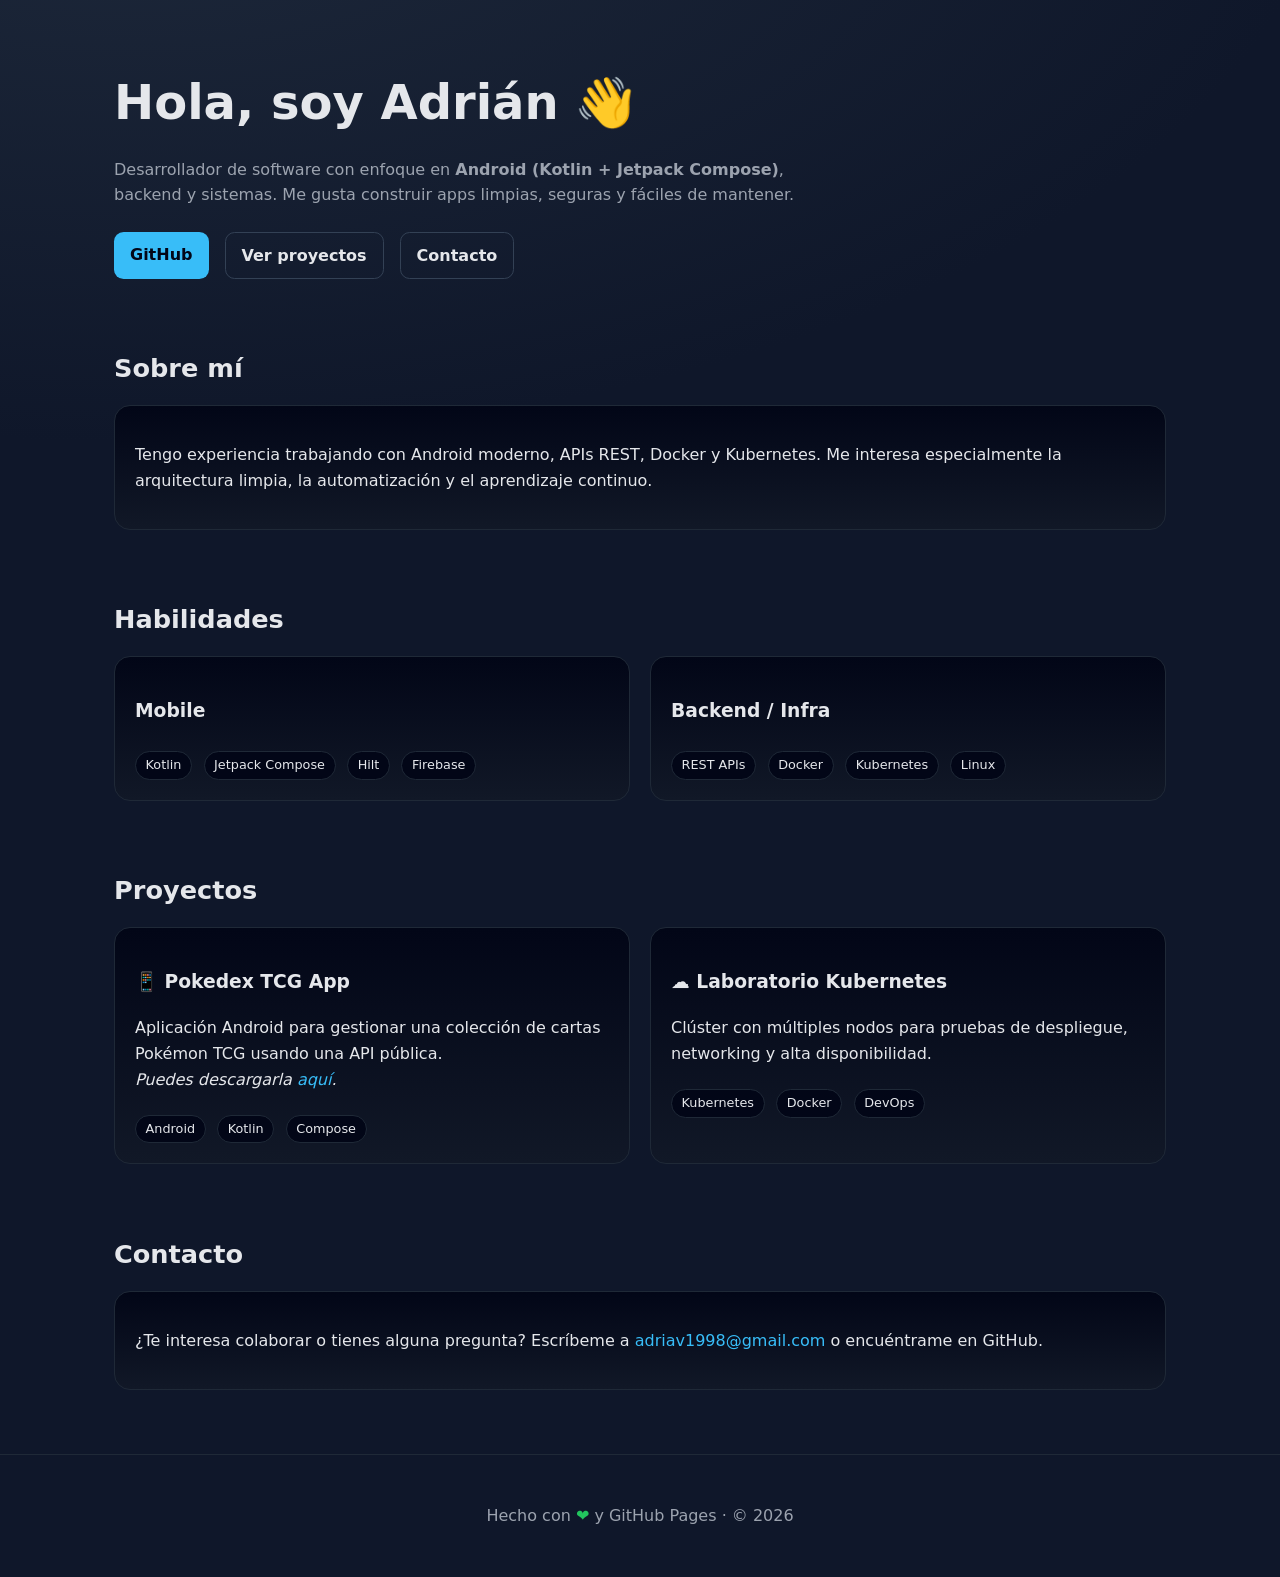
==== index.html @ 4b37bfc5 "Download link" ====
<!DOCTYPE html>
<html lang="es">
<head>
  <meta charset="UTF-8" />
  <meta name="viewport" content="width=device-width, initial-scale=1.0" />
  <title>Portafolio | Adrián Rivera</title>
  <meta name="description" content="Portafolio personal de Adrián Rivera – Desarrollo de software, Android y backend." />
  <style>
    :root {
      --bg: #0f172a;        /* slate-900 */
      --card: #111827;      /* gray-900 */
      --text: #e5e7eb;      /* gray-200 */
      --muted: #9ca3af;     /* gray-400 */
      --accent: #38bdf8;    /* sky-400 */
      --accent-2: #22c55e;  /* green-500 */
    }

    * { box-sizing: border-box; }

    body {
      margin: 0;
      font-family: system-ui, -apple-system, BlinkMacSystemFont, "Segoe UI", Roboto, Ubuntu, "Helvetica Neue", Arial, "Noto Sans", sans-serif;
      background: radial-gradient(1200px 600px at 10% -10%, #1e293b, transparent), var(--bg);
      color: var(--text);
      line-height: 1.6;
    }

    a { color: var(--accent); text-decoration: none; }
    a:hover { text-decoration: underline; }

    header {
      padding: 4rem 1.5rem 3rem;
      max-width: 1100px;
      margin: auto;
    }

    header h1 {
      font-size: clamp(2rem, 4vw, 3rem);
      margin: 0 0 0.5rem;
    }

    header p {
      color: var(--muted);
      max-width: 720px;
    }

    .cta {
      margin-top: 1.5rem;
      display: flex;
      gap: 1rem;
      flex-wrap: wrap;
    }

    .btn {
      padding: 0.6rem 1rem;
      border-radius: 0.6rem;
      background: var(--accent);
      color: #020617;
      font-weight: 600;
    }

    .btn.secondary {
      background: transparent;
      color: var(--text);
      border: 1px solid #334155;
    }

    main {
      max-width: 1100px;
      margin: auto;
      padding: 0 1.5rem 4rem;
      display: grid;
      gap: 3rem;
    }

    section h2 {
      font-size: 1.6rem;
      margin-bottom: 1rem;
    }

    .card {
      background: linear-gradient(180deg, #020617, var(--card));
      border: 1px solid #1f2937;
      border-radius: 1rem;
      padding: 1.25rem;
    }

    .grid {
      display: grid;
      gap: 1.25rem;
    }

    .grid.cols-2 {
      grid-template-columns: repeat(auto-fit, minmax(260px, 1fr));
    }

    .tag {
      display: inline-block;
      padding: 0.2rem 0.6rem;
      border-radius: 999px;
      background: #020617;
      border: 1px solid #1f2937;
      font-size: 0.8rem;
      margin-right: 0.4rem;
      margin-top: 0.4rem;
    }

    footer {
      text-align: center;
      padding: 2rem 1rem;
      color: var(--muted);
      border-top: 1px solid #1f2937;
    }

    footer span { color: var(--accent-2); }
  </style>
</head>
<body>
  <header>
    <h1>Hola, soy Adrián 👋</h1>
    <p>
      Desarrollador de software con enfoque en <strong>Android (Kotlin + Jetpack Compose)</strong>,
      backend y sistemas. Me gusta construir apps limpias, seguras y fáciles de mantener.
    </p>
    <div class="cta">
      <a class="btn" href="https://github.com/mi-usuario" target="_blank">GitHub</a>
      <a class="btn secondary" href="#proyectos">Ver proyectos</a>
      <a class="btn secondary" href="mailto:correo@ejemplo.com">Contacto</a>
    </div>
  </header>

  <main>
    <section id="sobre-mi">
      <h2>Sobre mí</h2>
      <div class="card">
        <p>
          Tengo experiencia trabajando con Android moderno, APIs REST, Docker y Kubernetes.
          Me interesa especialmente la arquitectura limpia, la automatización y el aprendizaje continuo.
        </p>
      </div>
    </section>

    <section id="habilidades">
      <h2>Habilidades</h2>
      <div class="grid cols-2">
        <div class="card">
          <h3>Mobile</h3>
          <span class="tag">Kotlin</span>
          <span class="tag">Jetpack Compose</span>
          <span class="tag">Hilt</span>
          <span class="tag">Firebase</span>
        </div>
        <div class="card">
          <h3>Backend / Infra</h3>
          <span class="tag">REST APIs</span>
          <span class="tag">Docker</span>
          <span class="tag">Kubernetes</span>
          <span class="tag">Linux</span>
        </div>
      </div>
    </section>

    <section id="proyectos">
      <h2>Proyectos</h2>
      <div class="grid cols-2">
        <div class="card">
          <h3>📱 Pokedex TCG App</h3>
          <p>
            Aplicación Android para gestionar una colección de cartas Pokémon TCG usando una API pública. <br>
            <i>Puedes descargarla <a href="https://github.com/Adriav/Pokedex-TCG/releases/download/v1.0.0/pokedex-tcg.apk">aquí</a>.</i>
          </p>
          <span class="tag">Android</span>
          <span class="tag">Kotlin</span>
          <span class="tag">Compose</span>
        </div>
        <div class="card">
          <h3>☁️ Laboratorio Kubernetes</h3>
          <p>
            Clúster con múltiples nodos para pruebas de despliegue, networking y alta disponibilidad.
          </p>
          <span class="tag">Kubernetes</span>
          <span class="tag">Docker</span>
          <span class="tag">DevOps</span>
        </div>
      </div>
    </section>

    <section id="contacto">
      <h2>Contacto</h2>
      <div class="card">
        <p>
          ¿Te interesa colaborar o tienes alguna pregunta?
          Escríbeme a <a href="mailto:adriav1998@gmail.com">adriav1998@gmail.com</a>
          o encuéntrame en GitHub.
        </p>
      </div>
    </section>
  </main>

  <footer>
    <p>Hecho con <span>❤</span> y GitHub Pages · © 2026</p>
  </footer>
</body>
</html>
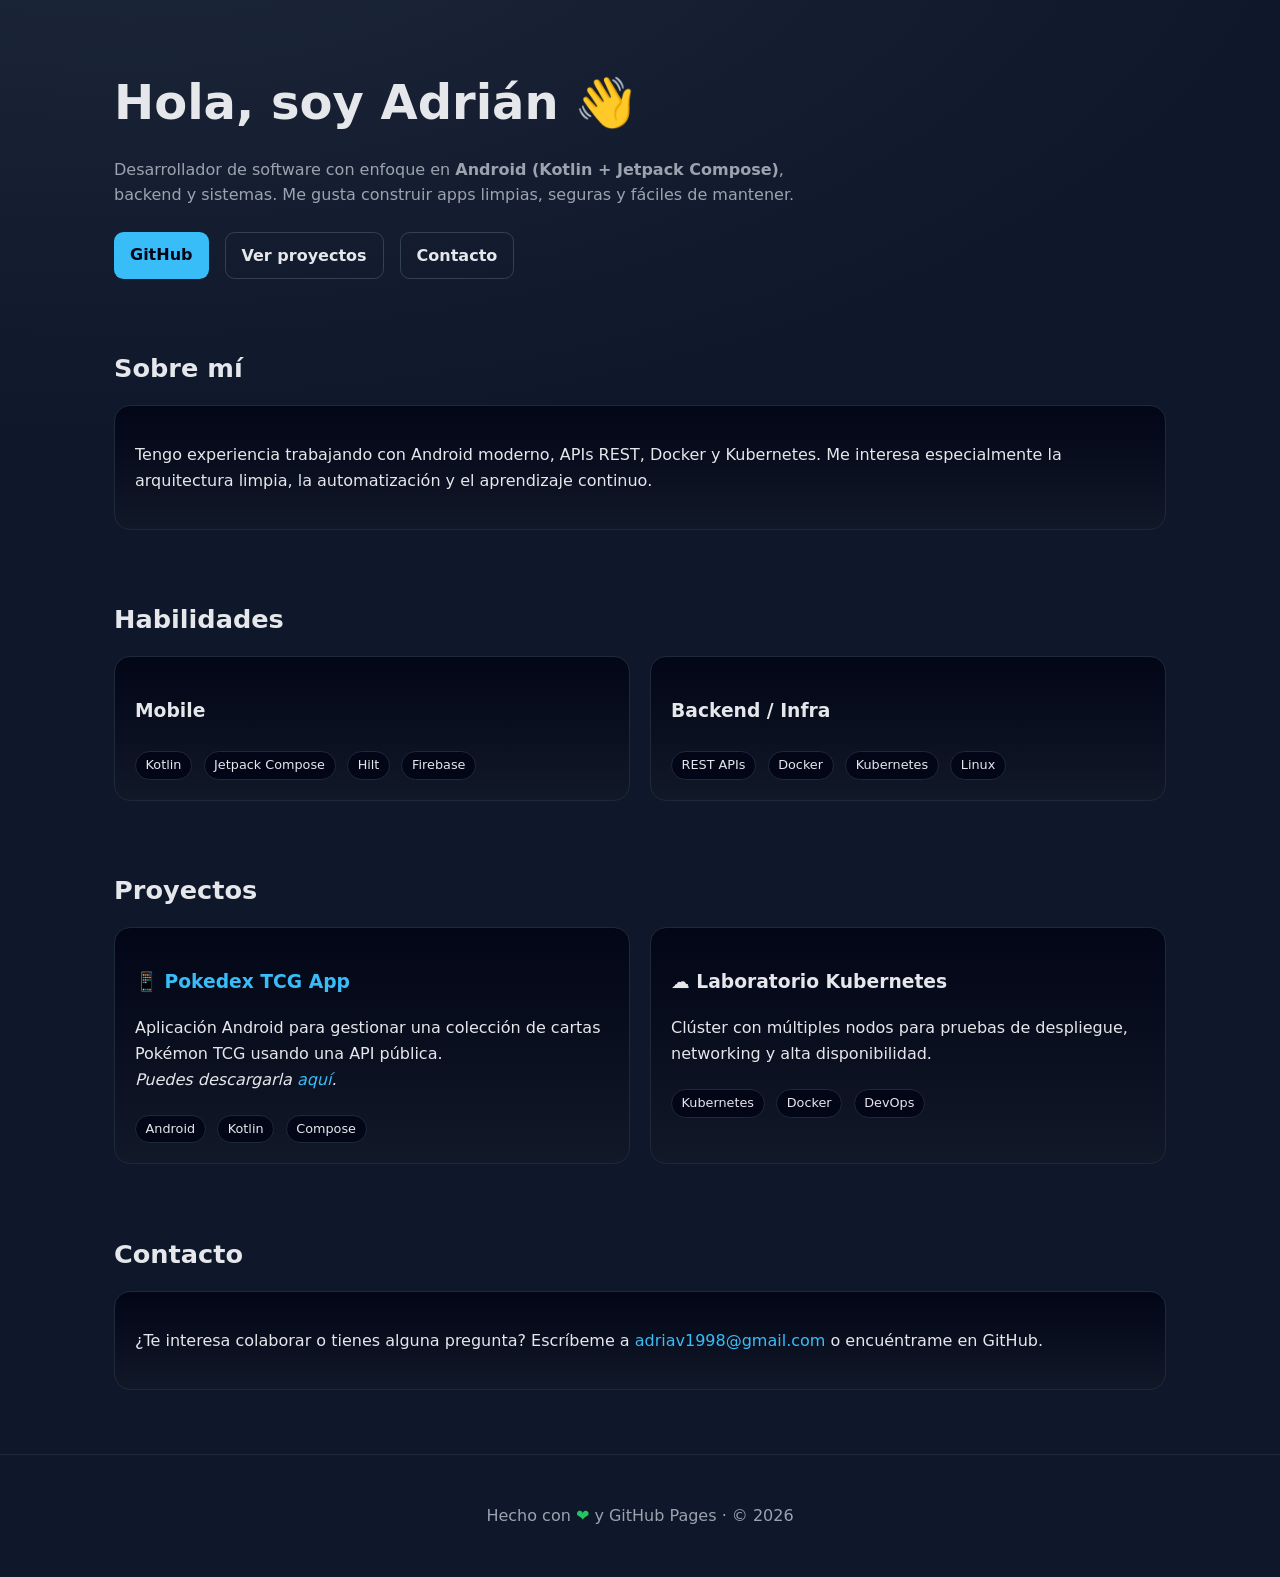
==== commit da4a8505: "update pokedex tcg link" ====
--- a/index.html
+++ b/index.html
@@ -5,115 +5,7 @@
   <meta name="viewport" content="width=device-width, initial-scale=1.0" />
   <title>Portafolio | Adrián Rivera</title>
   <meta name="description" content="Portafolio personal de Adrián Rivera – Desarrollo de software, Android y backend." />
-  <style>
-    :root {
-      --bg: #0f172a;        /* slate-900 */
-      --card: #111827;      /* gray-900 */
-      --text: #e5e7eb;      /* gray-200 */
-      --muted: #9ca3af;     /* gray-400 */
-      --accent: #38bdf8;    /* sky-400 */
-      --accent-2: #22c55e;  /* green-500 */
-    }
-
-    * { box-sizing: border-box; }
-
-    body {
-      margin: 0;
-      font-family: system-ui, -apple-system, BlinkMacSystemFont, "Segoe UI", Roboto, Ubuntu, "Helvetica Neue", Arial, "Noto Sans", sans-serif;
-      background: radial-gradient(1200px 600px at 10% -10%, #1e293b, transparent), var(--bg);
-      color: var(--text);
-      line-height: 1.6;
-    }
-
-    a { color: var(--accent); text-decoration: none; }
-    a:hover { text-decoration: underline; }
-
-    header {
-      padding: 4rem 1.5rem 3rem;
-      max-width: 1100px;
-      margin: auto;
-    }
-
-    header h1 {
-      font-size: clamp(2rem, 4vw, 3rem);
-      margin: 0 0 0.5rem;
-    }
-
-    header p {
-      color: var(--muted);
-      max-width: 720px;
-    }
-
-    .cta {
-      margin-top: 1.5rem;
-      display: flex;
-      gap: 1rem;
-      flex-wrap: wrap;
-    }
-
-    .btn {
-      padding: 0.6rem 1rem;
-      border-radius: 0.6rem;
-      background: var(--accent);
-      color: #020617;
-      font-weight: 600;
-    }
-
-    .btn.secondary {
-      background: transparent;
-      color: var(--text);
-      border: 1px solid #334155;
-    }
-
-    main {
-      max-width: 1100px;
-      margin: auto;
-      padding: 0 1.5rem 4rem;
-      display: grid;
-      gap: 3rem;
-    }
-
-    section h2 {
-      font-size: 1.6rem;
-      margin-bottom: 1rem;
-    }
-
-    .card {
-      background: linear-gradient(180deg, #020617, var(--card));
-      border: 1px solid #1f2937;
-      border-radius: 1rem;
-      padding: 1.25rem;
-    }
-
-    .grid {
-      display: grid;
-      gap: 1.25rem;
-    }
-
-    .grid.cols-2 {
-      grid-template-columns: repeat(auto-fit, minmax(260px, 1fr));
-    }
-
-    .tag {
-      display: inline-block;
-      padding: 0.2rem 0.6rem;
-      border-radius: 999px;
-      background: #020617;
-      border: 1px solid #1f2937;
-      font-size: 0.8rem;
-      margin-right: 0.4rem;
-      margin-top: 0.4rem;
-    }
-
-    footer {
-      text-align: center;
-      padding: 2rem 1rem;
-      color: var(--muted);
-      border-top: 1px solid #1f2937;
-    }
-
-    footer span { color: var(--accent-2); }
-  </style>
+  <link rel="stylesheet" href="styles.css" />
 </head>
 <body>
   <header>
@@ -164,10 +56,12 @@
       <h2>Proyectos</h2>
       <div class="grid cols-2">
         <div class="card">
-          <h3>📱 Pokedex TCG App</h3>
+          <h3>
+            <a href="pokedex-tcg/">📱 Pokedex TCG App</a>
+          </h3>
           <p>
             Aplicación Android para gestionar una colección de cartas Pokémon TCG usando una API pública. <br>
-            <i>Puedes descargarla <a href="https://github.com/Adriav/Pokedex-TCG/releases/download/v1.0.0/pokedex-tcg.apk">aquí</a>.</i>
+            <i>Puedes descargarla <a href="https://github.com/Adriav/Pokedex-TCG/releases/tag/v1.0.0">aquí</a>.</i>
           </p>
           <span class="tag">Android</span>
           <span class="tag">Kotlin</span>
--- a/styles.css
+++ b/styles.css
@@ -0,0 +1,126 @@
+:root {
+  --bg: #0f172a;        /* slate-900 */
+  --card: #111827;      /* gray-900 */
+  --text: #e5e7eb;      /* gray-200 */
+  --muted: #9ca3af;     /* gray-400 */
+  --accent: #38bdf8;    /* sky-400 */
+  --accent-2: #22c55e;  /* green-500 */
+}
+
+* { box-sizing: border-box; }
+
+body {
+  margin: 0;
+  font-family: system-ui, -apple-system, BlinkMacSystemFont, "Segoe UI",
+    Roboto, Ubuntu, "Helvetica Neue", Arial, "Noto Sans", sans-serif;
+  background: radial-gradient(
+      1200px 600px at 10% -10%,
+      #1e293b,
+      transparent
+    ),
+    var(--bg);
+  color: var(--text);
+  line-height: 1.6;
+}
+
+a {
+  color: var(--accent);
+  text-decoration: none;
+}
+
+a:hover {
+  text-decoration: underline;
+}
+
+header {
+  padding: 4rem 1.5rem 3rem;
+  max-width: 1100px;
+  margin: auto;
+}
+
+header h1 {
+  font-size: clamp(2rem, 4vw, 3rem);
+  margin: 0 0 0.5rem;
+}
+
+header p {
+  color: var(--muted);
+  max-width: 720px;
+}
+
+.cta {
+  margin-top: 1.5rem;
+  display: flex;
+  gap: 1rem;
+  flex-wrap: wrap;
+}
+
+.btn {
+  padding: 0.6rem 1rem;
+  border-radius: 0.6rem;
+  background: var(--accent);
+  color: #020617;
+  font-weight: 600;
+}
+
+.btn.secondary {
+  background: transparent;
+  color: var(--text);
+  border: 1px solid #334155;
+}
+
+main {
+  max-width: 1100px;
+  margin: auto;
+  padding: 0 1.5rem 4rem;
+  display: grid;
+  gap: 3rem;
+}
+
+section h2 {
+  font-size: 1.6rem;
+  margin-bottom: 1rem;
+}
+
+.card {
+  background: linear-gradient(180deg, #020617, var(--card));
+  border: 1px solid #1f2937;
+  border-radius: 1rem;
+  padding: 1.25rem;
+}
+
+.grid {
+  display: grid;
+  gap: 1.25rem;
+}
+
+.grid.cols-2 {
+  grid-template-columns: repeat(auto-fit, minmax(260px, 1fr));
+}
+
+.tag {
+  display: inline-block;
+  padding: 0.2rem 0.6rem;
+  border-radius: 999px;
+  background: #020617;
+  border: 1px solid #1f2937;
+  font-size: 0.8rem;
+  margin-right: 0.4rem;
+  margin-top: 0.4rem;
+}
+
+footer {
+  text-align: center;
+  padding: 2rem 1rem;
+  color: var(--muted);
+  border-top: 1px solid #1f2937;
+}
+
+footer span {
+  color: var(--accent-2);
+}
+@media (min-width: 600px) {
+  .cta {
+    justify-content: flex-start;
+  }
+}
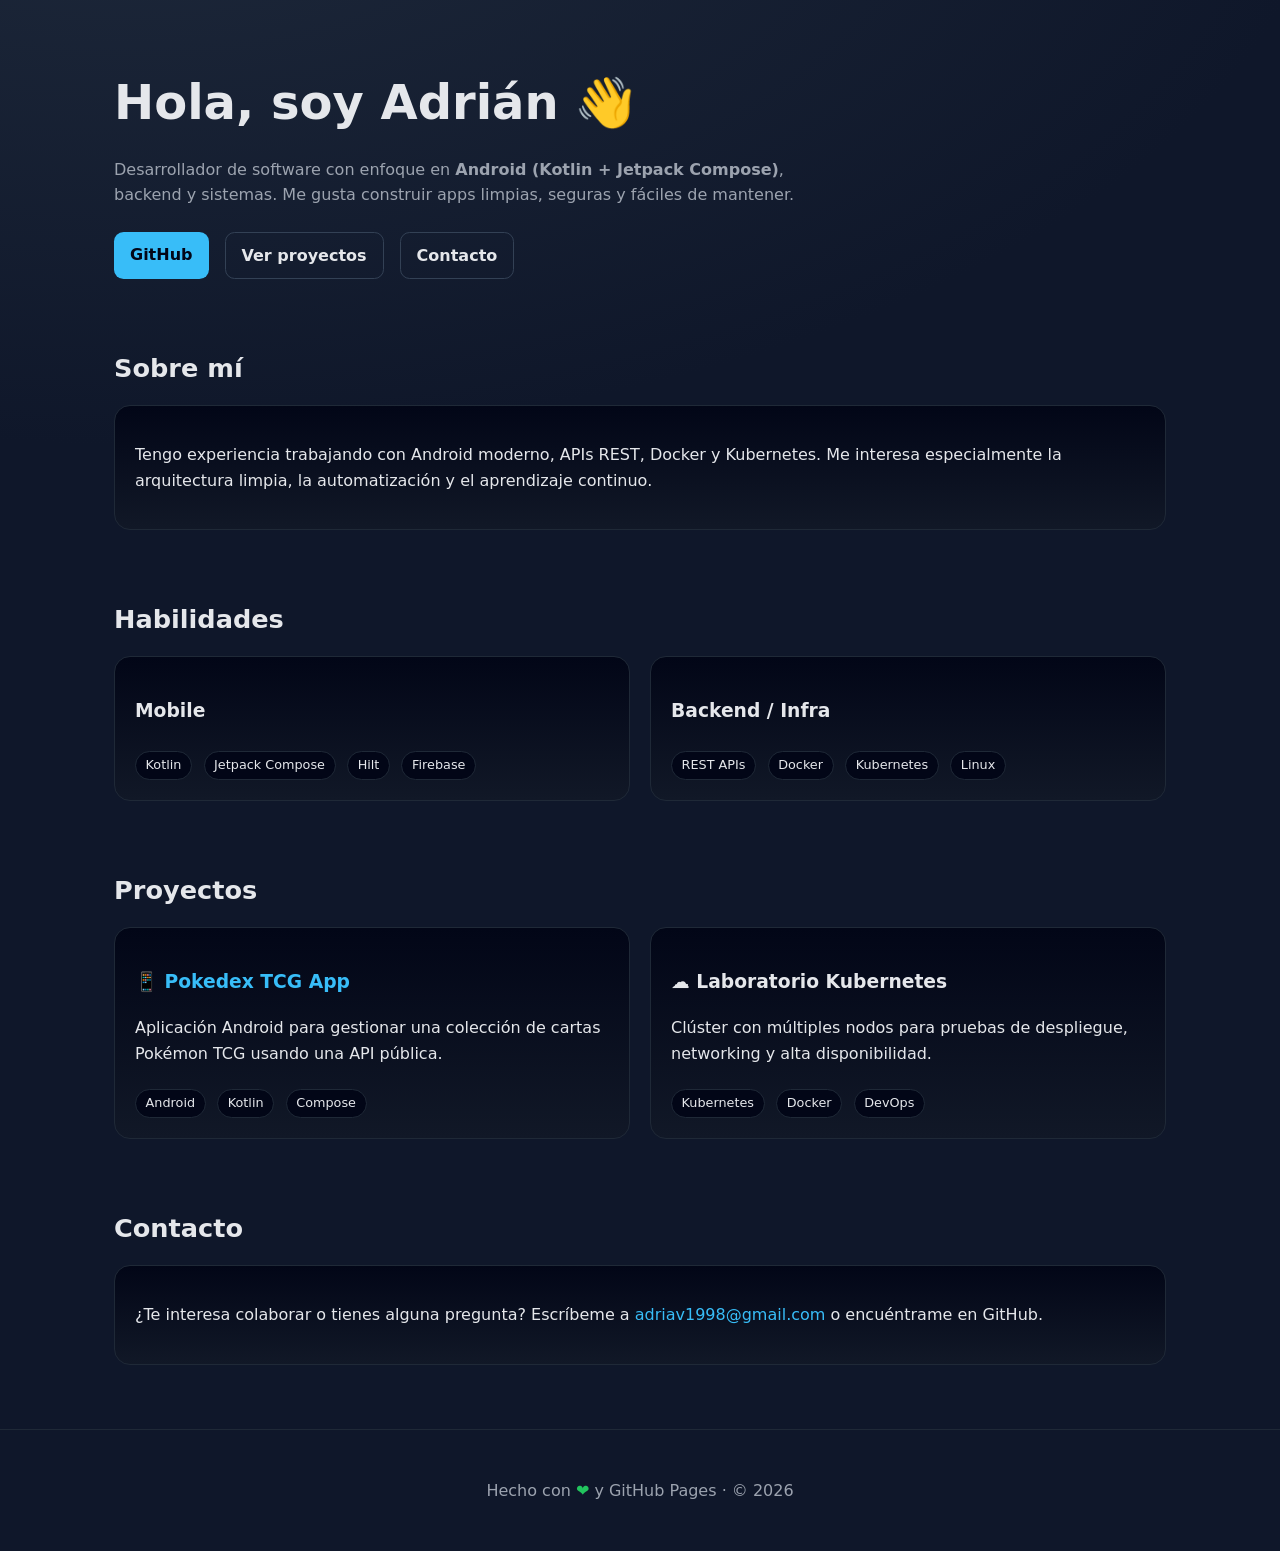
==== commit b0f4e235: "Remove direct download Removed download link from the description of the Pokedex TCG App." ====
--- a/index.html
+++ b/index.html
@@ -57,11 +57,10 @@
       <div class="grid cols-2">
         <div class="card">
           <h3>
-            <a href="pokedex-tcg/">📱 Pokedex TCG App</a>
+            📱 <a href="pokedex-tcg/">Pokedex TCG App</a>
           </h3>
           <p>
-            Aplicación Android para gestionar una colección de cartas Pokémon TCG usando una API pública. <br>
-            <i>Puedes descargarla <a href="https://github.com/Adriav/Pokedex-TCG/releases/tag/v1.0.0">aquí</a>.</i>
+            Aplicación Android para gestionar una colección de cartas Pokémon TCG usando una API pública.
           </p>
           <span class="tag">Android</span>
           <span class="tag">Kotlin</span>
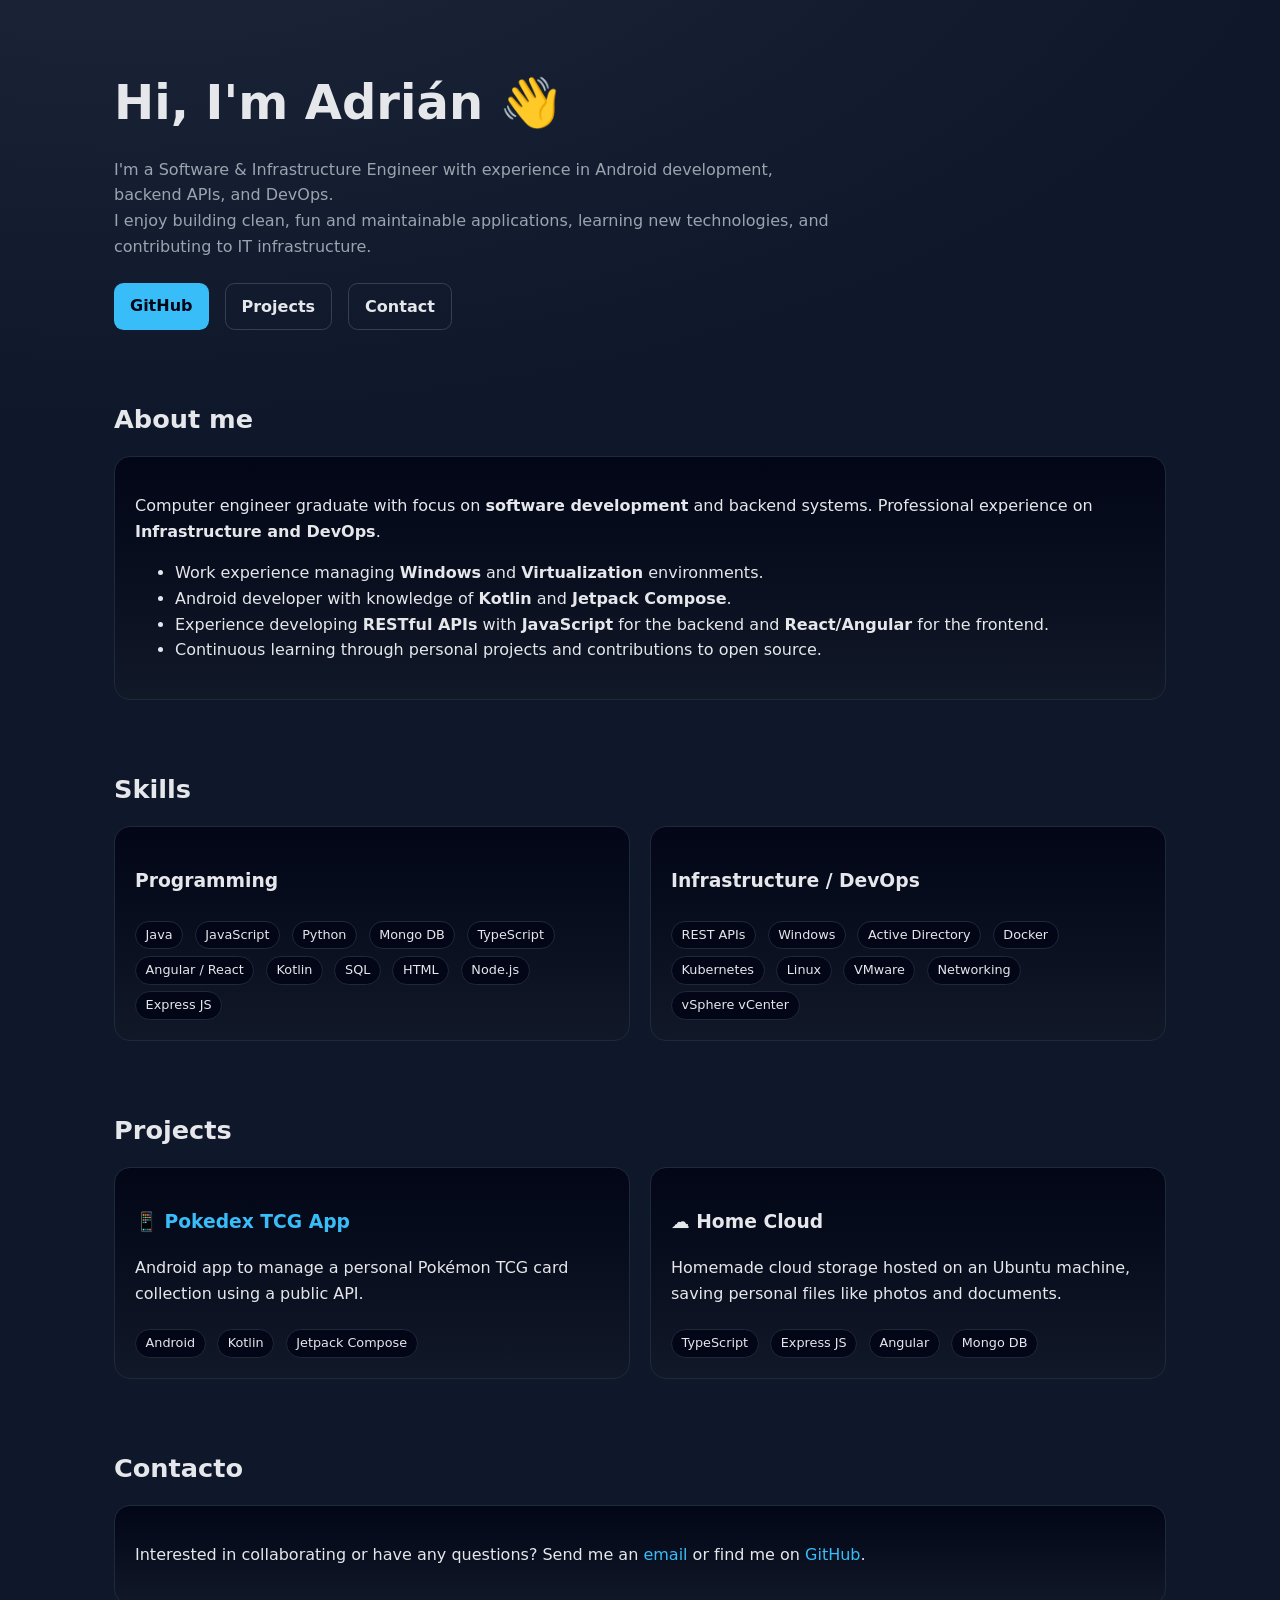
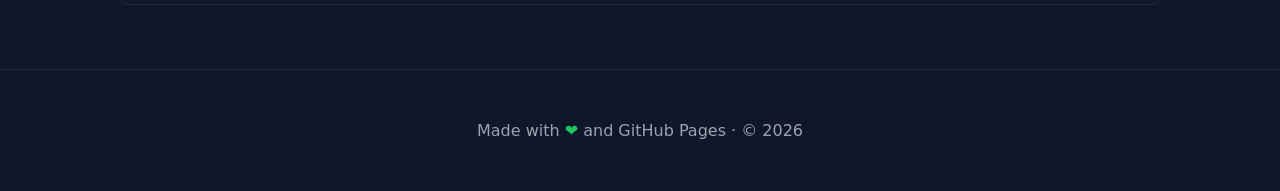
==== commit 2a232dad: "English version" ====
--- a/index.html
+++ b/index.html
@@ -3,77 +3,106 @@
 <head>
   <meta charset="UTF-8" />
   <meta name="viewport" content="width=device-width, initial-scale=1.0" />
-  <title>Portafolio | Adrián Rivera</title>
-  <meta name="description" content="Portafolio personal de Adrián Rivera – Desarrollo de software, Android y backend." />
+  <title>Portfolio | Adrián Rivera</title>
+  <meta name="description" content="Adriav's personal portfolio - Software & Infrastructure Engineer." />
   <link rel="stylesheet" href="styles.css" />
 </head>
 <body>
   <header>
-    <h1>Hola, soy Adrián 👋</h1>
+    <h1>Hi, I'm Adrián 👋</h1>
     <p>
-      Desarrollador de software con enfoque en <strong>Android (Kotlin + Jetpack Compose)</strong>,
-      backend y sistemas. Me gusta construir apps limpias, seguras y fáciles de mantener.
+      I'm a Software & Infrastructure Engineer with experience in Android development, backend APIs, and DevOps.
+      <br>I enjoy building clean, fun and maintainable applications, learning new technologies, and contributing to IT infrastructure.
     </p>
     <div class="cta">
-      <a class="btn" href="https://github.com/mi-usuario" target="_blank">GitHub</a>
-      <a class="btn secondary" href="#proyectos">Ver proyectos</a>
-      <a class="btn secondary" href="mailto:correo@ejemplo.com">Contacto</a>
+      <a class="btn" href="https://github.com/Adriav" target="_blank">GitHub</a>
+      <a class="btn secondary" href="#projects">Projects</a>
+      <a class="btn secondary" href="mailto:adriav1998@gmail.com">Contact</a>
     </div>
   </header>
 
   <main>
-    <section id="sobre-mi">
-      <h2>Sobre mí</h2>
+    <section id="about-me">
+      <h2>About me</h2>
       <div class="card">
         <p>
-          Tengo experiencia trabajando con Android moderno, APIs REST, Docker y Kubernetes.
-          Me interesa especialmente la arquitectura limpia, la automatización y el aprendizaje continuo.
+          Computer engineer graduate with focus on <strong>software development</strong> and backend systems.
+          Professional experience on <strong>Infrastructure and DevOps</strong>.
+          <ul>
+            <li>
+              Work experience managing <strong>Windows</strong> and <strong>Virtualization</strong> environments.
+            </li>
+            <li>
+              Android developer with knowledge of <strong>Kotlin</strong> and <strong>Jetpack Compose</strong>.
+            </li>
+            <li>
+              Experience developing <strong>RESTful APIs</strong> with <strong>JavaScript</strong> 
+              for the backend and <strong>React/Angular</strong> for the frontend.
+            </li>
+            <li>
+              Continuous learning through personal projects and contributions to open source.
+            </li>
+
+          </ul>
         </p>
       </div>
     </section>
 
-    <section id="habilidades">
-      <h2>Habilidades</h2>
+    <section id="skills">
+      <h2>Skills</h2>
       <div class="grid cols-2">
         <div class="card">
-          <h3>Mobile</h3>
+          <h3>Programming</h3>
+          <span class="tag">Java</span>
+          <span class="tag">JavaScript</span>
+          <span class="tag">Python</span>
+          <span class="tag">Mongo DB</span>
+          <span class="tag">TypeScript</span>
+          <span class="tag">Angular / React</span>
           <span class="tag">Kotlin</span>
-          <span class="tag">Jetpack Compose</span>
-          <span class="tag">Hilt</span>
-          <span class="tag">Firebase</span>
+          <span class="tag">SQL</span>
+          <span class="tag">HTML</span>
+          <span class="tag">Node.js</span>
+          <span class="tag">Express JS</span>
         </div>
         <div class="card">
-          <h3>Backend / Infra</h3>
+          <h3>Infrastructure / DevOps</h3>
           <span class="tag">REST APIs</span>
+          <span class="tag">Windows</span>
+          <span class="tag">Active Directory</span>
           <span class="tag">Docker</span>
           <span class="tag">Kubernetes</span>
           <span class="tag">Linux</span>
+          <span class="tag">VMware</span>
+          <span class="tag">Networking</span>
+          <span class="tag">vSphere vCenter</span>
         </div>
       </div>
     </section>
 
-    <section id="proyectos">
-      <h2>Proyectos</h2>
+    <section id="projects">
+      <h2>Projects</h2>
       <div class="grid cols-2">
         <div class="card">
           <h3>
             📱 <a href="pokedex-tcg/">Pokedex TCG App</a>
           </h3>
           <p>
-            Aplicación Android para gestionar una colección de cartas Pokémon TCG usando una API pública.
+            Android app to manage a personal Pokémon TCG card collection using a public API.
           </p>
           <span class="tag">Android</span>
           <span class="tag">Kotlin</span>
-          <span class="tag">Compose</span>
+          <span class="tag">Jetpack Compose</span>
         </div>
         <div class="card">
-          <h3>☁️ Laboratorio Kubernetes</h3>
+          <h3>☁️ Home Cloud</h3>
           <p>
-            Clúster con múltiples nodos para pruebas de despliegue, networking y alta disponibilidad.
+            Homemade cloud storage hosted on an Ubuntu machine, saving personal files like photos and documents.
           </p>
-          <span class="tag">Kubernetes</span>
-          <span class="tag">Docker</span>
-          <span class="tag">DevOps</span>
+          <span class="tag">TypeScript</span>
+          <span class="tag">Express JS</span>
+          <span class="tag">Angular</span>
+          <span class="tag">Mongo DB</span>
         </div>
       </div>
     </section>
@@ -81,17 +110,18 @@
     <section id="contacto">
       <h2>Contacto</h2>
       <div class="card">
+        
         <p>
-          ¿Te interesa colaborar o tienes alguna pregunta?
-          Escríbeme a <a href="mailto:adriav1998@gmail.com">adriav1998@gmail.com</a>
-          o encuéntrame en GitHub.
+          Interested in collaborating or have any questions?
+          Send me an <a href="mailto:adriav1998@gmail.com">email</a>
+          or find me on <a href="https://github.com/Adriav" target="_blank">GitHub</a>.
         </p>
       </div>
     </section>
   </main>
 
   <footer>
-    <p>Hecho con <span>❤</span> y GitHub Pages · © 2026</p>
+    <p>Made with <span>❤</span> and GitHub Pages · © 2026</p>
   </footer>
 </body>
 </html>
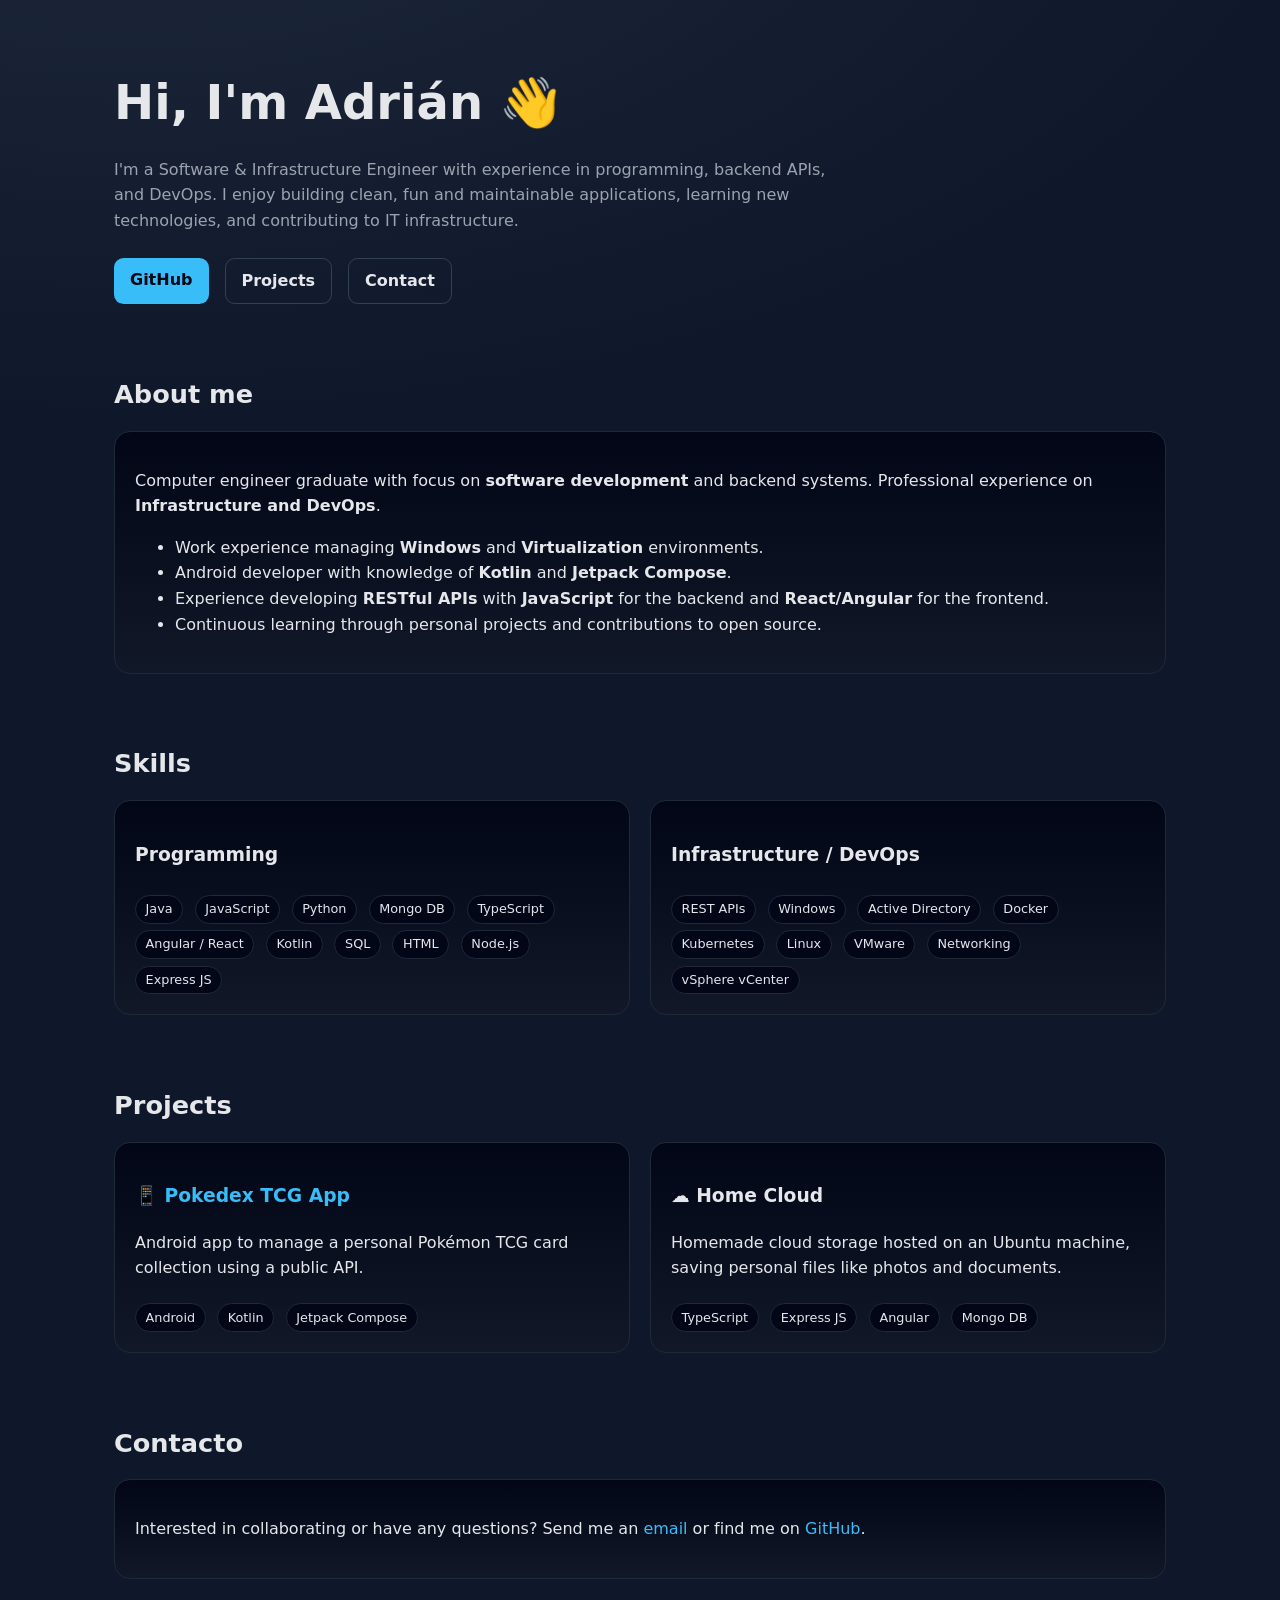
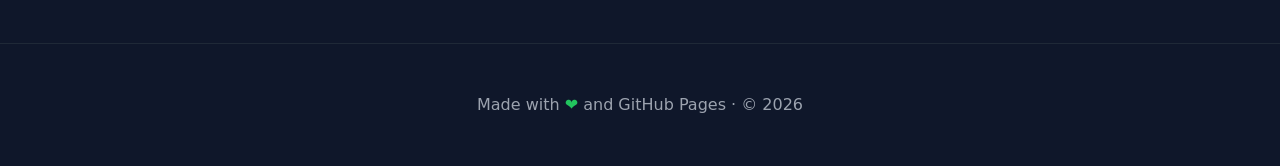
==== commit f8b0ec42: "Enhanced summary" ====
--- a/index.html
+++ b/index.html
@@ -11,8 +11,8 @@
   <header>
     <h1>Hi, I'm Adrián 👋</h1>
     <p>
-      I'm a Software & Infrastructure Engineer with experience in Android development, backend APIs, and DevOps.
-      <br>I enjoy building clean, fun and maintainable applications, learning new technologies, and contributing to IT infrastructure.
+      I'm a Software & Infrastructure Engineer with experience in programming, backend APIs, and DevOps. 
+      I enjoy building clean, fun and maintainable applications, learning new technologies, and contributing to IT infrastructure.
     </p>
     <div class="cta">
       <a class="btn" href="https://github.com/Adriav" target="_blank">GitHub</a>
